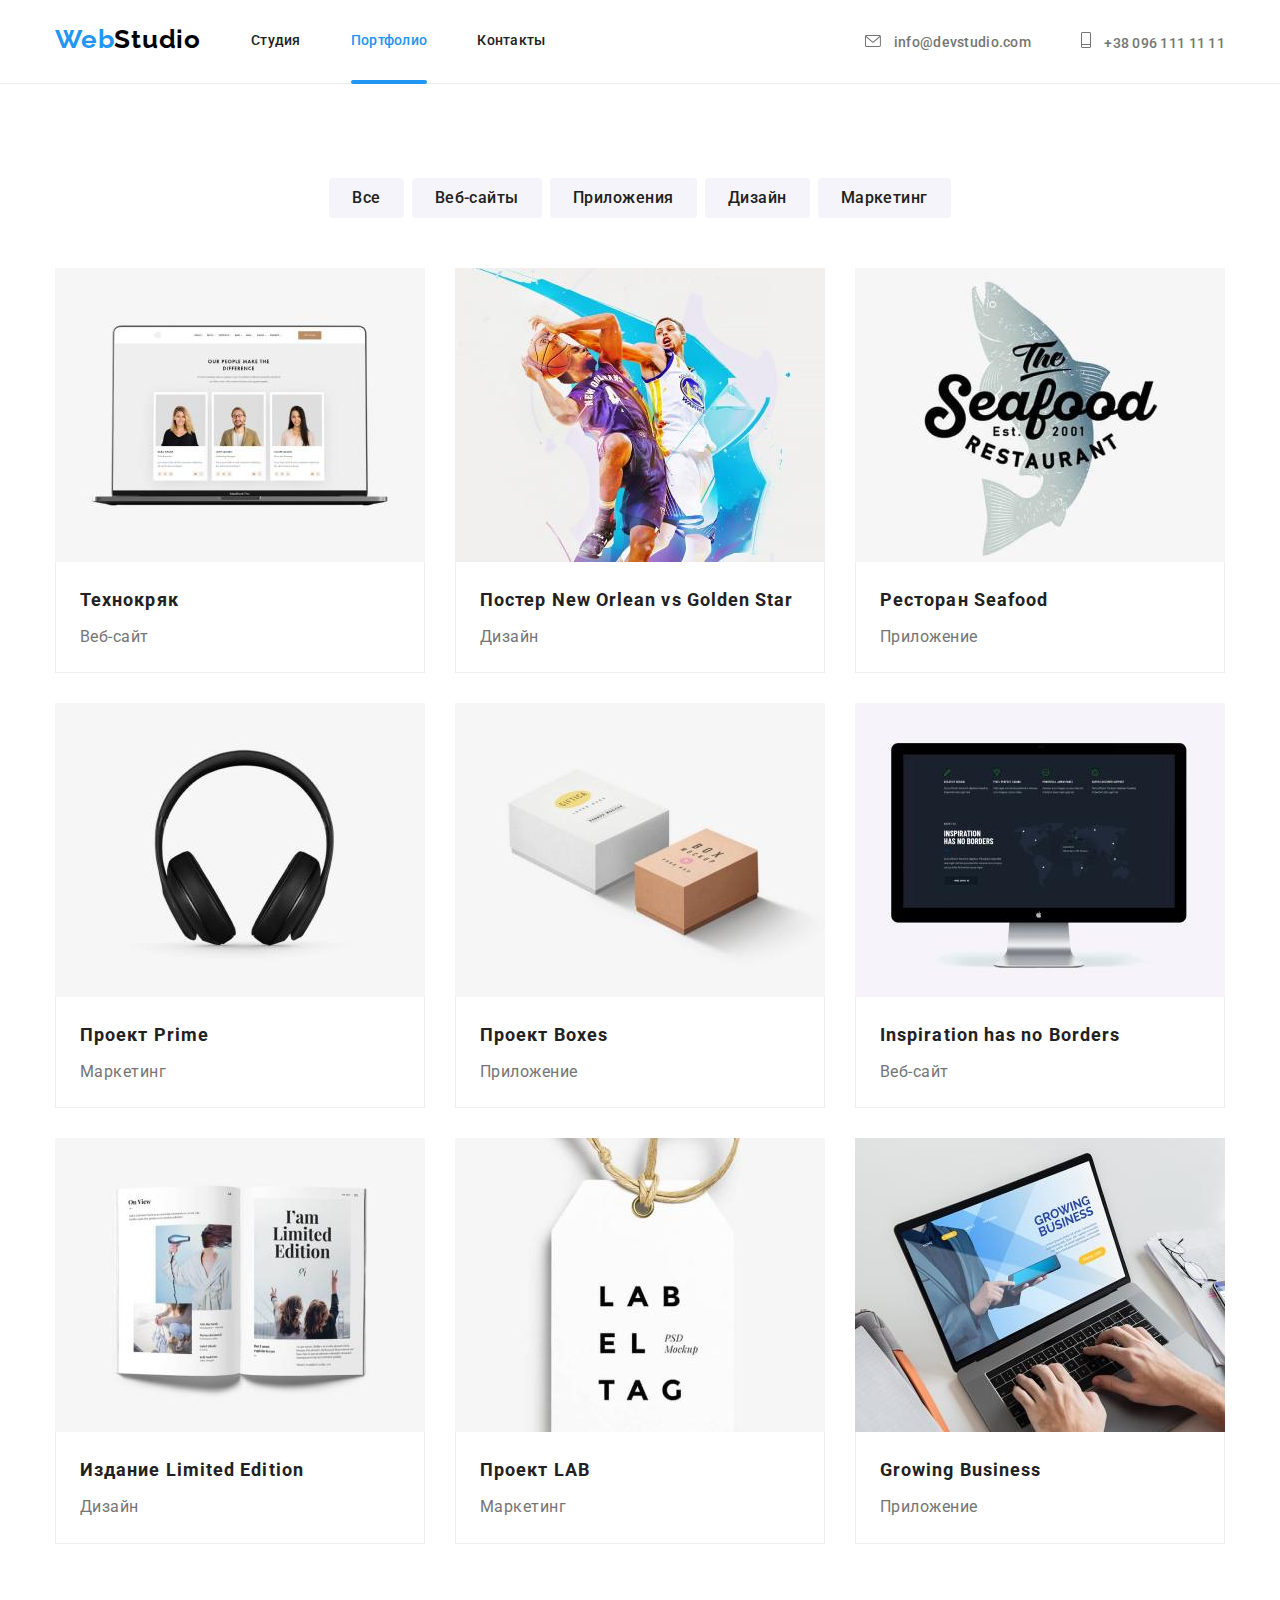
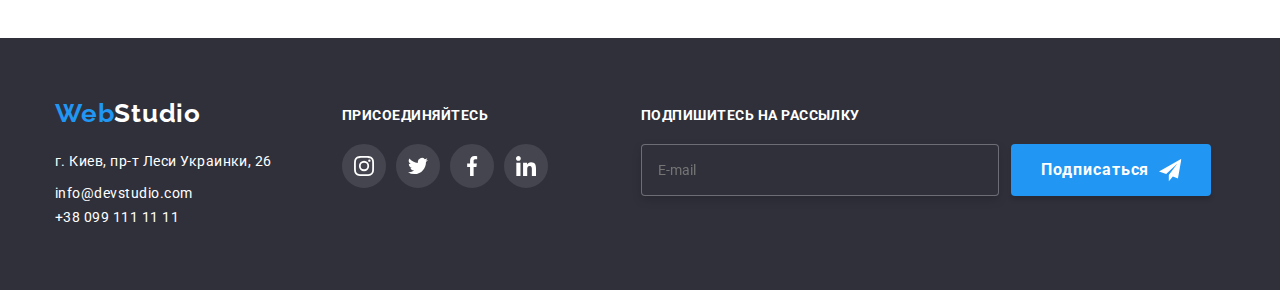
==== portfolio.html @ feeebd80 "pravki" ====
<!DOCTYPE html>
<html lang="ru">
  <head>
    <meta charset="UTF-8" />
    <meta http-equiv="X-UA-Compatible" content="IE=edge" />
    <meta name="viewport" content="width=device-width, initial-scale=1.0" />
    <title>portfolio</title>
    <link rel="preconnect" href="https://fonts.gstatic.com" />
    <link
      href="https://fonts.googleapis.com/css2?family=Raleway:wght@700&family=Roboto:wght@400;500;700;900&display=swap"
      rel="stylesheet"
    />
    <link
      rel="stylesheet"
      href="https://cdnjs.cloudflare.com/ajax/libs/modern-normalize/1.0.0/modern-normalize.css"
    />
    <link rel="stylesheet" href="../css/main.min.css" />
  </head>
  <body>
    <!-- хедер -->
    <header class="page-header">
      <div class="container page-header__container">
        <nav>
          <ul class="sait-nav list">
            <li class="sait-nav__item">
              <a href="./index.html" class="logo link sait-nav__link"
                ><span class="logo__label">Web</span>Studio</a
              >
            </li>
            <li class="sait-nav__item">
              <a href="./index.html" class="link sait-nav__link">Студия</a>
            </li>
            <li class="sait-nav__item">
              <a
                href="./portfolio/portfolio.html"
                class="link sait-nav__link sait-nav__current"
                >Портфолио</a
              >
            </li>
            <li class="sait-nav__item">
              <a href="/" class="link sait-nav__link">Контакты</a>
            </li>
          </ul>
        </nav>
        <ul class="contact list">
          <li class="contact__item">
            <a href="mailto:info@devstudio.com" class="contact__link link"
              ><svg class="contact__svg svg-icon" width="16" height="12">
                <use href="./img/symbol-defs.svg#icon-envelope"></use>
              </svg>
              info@devstudio.com</a
            >
          </li>
          <li class="contact__item">
            <a href="tel:+380961111111" class="contact__link link"
              ><svg class="contact__svg svg-icon" width="10" height="16">
                <use href="./img/symbol-defs.svg#icon-vector"></use>
              </svg>
              +38 096 111 11 11</a
            >
          </li>
        </ul>
      </div>
    </header>
    <!-- портфолио -->
    <main class="main">
      <section class="project-section">
        <h1 class="visually-hidden">портфолио</h1>
        <div class="container project">
          <ul class="project__list list">
            <li class="project__item">
              <button type="button" class="project__button">Все</button>
            </li>
            <li class="project__item">
              <button type="button" class="project__button">Веб-сайты</button>
            </li>
            <li class="project__item">
              <button type="button" class="project__button">Приложения</button>
            </li>
            <li class="project__item">
              <button type="button" class="project__button">Дизайн</button>
            </li>
            <li class="project__item">
              <button type="button" class="project__button">Маркетинг</button>
            </li>
          </ul>
          <ul class="project-gallery list">
            <li class="project-gallery__item">
              <a href="" class="project-gallery__link">
                <div class="project-gallery__thumb">
                  <img
                    class="project-gallery__img"
                    src="./img/portfolio/img-1.jpg"
                    alt="страница сайта"
                    width="370"
                  />
                  <div class="overlay-card">
                    <p>
                      Технокряк это современная площадка распространения
                      коронавируса. Компании используют эту платформу для
                      цифрового шпионажа и атак на защищённые сервера
                      конкурентов.
                    </p>
                  </div>
                </div>
                <div class="project-gallery__card">
                  <h3 class="project-gallery__title">Технокряк</h3>
                  <p class="project-gallery__text">Веб-сайт</p>
                </div>
              </a>
            </li>
            <li class="project-gallery__item">
              <a href="" class="project-gallery__link">
                <div class="project-gallery__thumb">
                  <img
                    class="project-gallery__img"
                    src="./img/portfolio/img-2.jpg"
                    alt="баскетболисты нба"
                    width="370"
                  />
                  <div class="overlay-card">
                    <p>
                      Технокряк это современная площадка распространения
                      коронавируса. Компании используют эту платформу для
                      цифрового шпионажа и атак на защищённые сервера
                      конкурентов.
                    </p>
                  </div>
                </div>
                <div class="project-gallery__card">
                  <h3 class="project-gallery__title">
                    Постер New Orlean vs Golden Star
                  </h3>
                  <p class="project-gallery__text">Дизайн</p>
                </div>
              </a>
            </li>
            <li class="project-gallery__item">
              <a href="" class="project-gallery__link">
                <div class="project-gallery__thumb">
                  <img
                    class="project-gallery__img"
                    src="./img/portfolio/img-3.jpg"
                    alt="логотип ресторана"
                    width="370"
                  />
                  <div class="overlay-card">
                    <p>
                      Технокряк это современная площадка распространения
                      коронавируса. Компании используют эту платформу для
                      цифрового шпионажа и атак на защищённые сервера
                      конкурентов.
                    </p>
                  </div>
                </div>
                <div class="project-gallery__card">
                  <h3 class="project-gallery__title">Ресторан Seafood</h3>
                  <p class="project-gallery__text">Приложение</p>
                </div>
              </a>
            </li>
            <li class="project-gallery__item">
              <a href="" class="project-gallery__link">
                <div class="project-gallery__thumb">
                  <img
                    class="project-gallery__img"
                    src="./img/portfolio/img-4.jpg"
                    alt="наушники"
                    width="370"
                  />
                  <div class="overlay-card">
                    <p>
                      Технокряк это современная площадка распространения
                      коронавируса. Компании используют эту платформу для
                      цифрового шпионажа и атак на защищённые сервера
                      конкурентов.
                    </p>
                  </div>
                </div>
                <div class="project-gallery__card">
                  <h3 class="project-gallery__title">Проект Prime</h3>
                  <p class="project-gallery__text">Маркетинг</p>
                </div>
              </a>
            </li>
            <li class="project-gallery__item">
              <a href="" class="project-gallery__link">
                <div class="project-gallery__thumb">
                  <img
                    class="project-gallery__img"
                    src="./img/portfolio/img-5.jpg"
                    alt="две коробки"
                    width="370"
                  />
                  <div class="overlay-card">
                    <p>
                      Технокряк это современная площадка распространения
                      коронавируса. Компании используют эту платформу для
                      цифрового шпионажа и атак на защищённые сервера
                      конкурентов.
                    </p>
                  </div>
                </div>
                <div class="project-gallery__card">
                  <h3 class="project-gallery__title">Проект Boxes</h3>
                  <p class="project-gallery__text">Приложение</p>
                </div>
              </a>
            </li>
            <li class="project-gallery__item">
              <a href="" class="project-gallery__link">
                <div class="project-gallery__thumb">
                  <img
                    class="project-gallery__img"
                    src="./img/portfolio/img-6.jpg"
                    alt="веб сайт"
                    width="370"
                  />
                  <div class="overlay-card">
                    <p>
                      Технокряк это современная площадка распространения
                      коронавируса. Компании используют эту платформу для
                      цифрового шпионажа и атак на защищённые сервера
                      конкурентов.
                    </p>
                  </div>
                </div>
                <div class="project-gallery__card">
                  <h3 class="project-gallery__title">
                    Inspiration has no Borders
                  </h3>
                  <p class="project-gallery__text">Веб-сайт</p>
                </div>
              </a>
            </li>
            <li class="project-gallery__item">
              <a href="" class="project-gallery__link">
                <div class="project-gallery__thumb">
                  <img
                    class="project-gallery__img"
                    src="./img/portfolio/img-7.jpg"
                    alt="открытая книга"
                    width="370"
                  />
                  <div class="overlay-card">
                    <p>
                      Технокряк это современная площадка распространения
                      коронавируса. Компании используют эту платформу для
                      цифрового шпионажа и атак на защищённые сервера
                      конкурентов.
                    </p>
                  </div>
                </div>
                <div class="project-gallery__card">
                  <h3 class="project-gallery__title">
                    Издание Limited Edition
                  </h3>
                  <p class="project-gallery__text">Дизайн</p>
                </div>
              </a>
            </li>
            <li class="project-gallery__item">
              <a href="" class="project-gallery__link">
                <div class="project-gallery__thumb">
                  <img
                    class="project-gallery__img"
                    src="./img/portfolio/img-8.jpg"
                    alt="бирка с текстом"
                    width="370"
                  />
                  <div class="overlay-card">
                    <p>
                      Технокряк это современная площадка распространения
                      коронавируса. Компании используют эту платформу для
                      цифрового шпионажа и атак на защищённые сервера
                      конкурентов.
                    </p>
                  </div>
                </div>
                <div class="project-gallery__card">
                  <h3 class="project-gallery__title">Проект LAB</h3>
                  <p class="project-gallery__text">Маркетинг</p>
                </div>
              </a>
            </li>
            <li class="project-gallery__item">
              <a href="" class="project-gallery__link">
                <div class="project-gallery__thumb">
                  <img
                    class="project-gallery__img"
                    src="./img/portfolio/img-9.jpg"
                    alt="работа за лептопом"
                    width="370"
                  />
                  <div class="overlay-card">
                    <p>
                      Технокряк это современная площадка распространения
                      коронавируса. Компании используют эту платформу для
                      цифрового шпионажа и атак на защищённые сервера
                      конкурентов.
                    </p>
                  </div>
                </div>
                <div class="project-gallery__card">
                  <h3 class="project-gallery__title">Growing Business</h3>
                  <p class="project-gallery__text">Приложение</p>
                </div>
              </a>
            </li>
          </ul>
        </div>
      </section>
    </main>
    <!-- футер -->
    <footer class="footer">
      <div class="container flexbox">
        <div class="address">
          <a href="./index.html" class="footer__logo"
            ><span class="footer__label">Web</span>Studio</a
          >
          <address class="address">
            <ul class="address__list list">
              <li class="address__item">
                <a>г. Киев, пр-т Леси Украинки, 26</a>
              </li>
              <li class="address__item">
                <a href="mailto:info@devstudio.com" class="address__link link"
                  >info@devstudio.com</a
                >
              </li>
              <li class="address__item">
                <a href="tel:+380961111111" class="address__link link"
                  >+38 099 111 11 11</a
                >
              </li>
            </ul>
          </address>
        </div>
        <div class="social-link">
          <h3 class="footer__title">присоединяйтесь</h3>
          <ul class="list social">
            <li class="social__item">
              <a href="" class="social__link link"
                ><svg class="social__icon" width="44" height="44">
                  <use href="./img/symbol-defs.svg#icon-instagram-card"></use>
                </svg>
              </a>
            </li>
            <li class="social__item">
              <a href="" class="social__link link"
                ><svg class="social__icon" width="44" height="44">
                  <use href="./img/symbol-defs.svg#icon-twiter-card"></use>
                </svg>
              </a>
            </li>
            <li class="social__item">
              <a href="" class="social__link link"
                ><svg class="social__icon" width="44" height="44">
                  <use href="./img/symbol-defs.svg#icon-facebook-card"></use>
                </svg>
              </a>
            </li>
            <li class="social__item">
              <a href="" class="social__link link"
                ><svg class="social__icon" width="44" height="44">
                  <use href="./img/symbol-defs.svg#icon-linkedin-card"></use>
                </svg>
              </a>
            </li>
          </ul>
        </div>
        <div class="form">
          <h3 class="footer__title">Подпишитесь на рассылку</h3>
          <form class="form-section">
            <label for="email"></label>
            <input
              type="email"
              class="form-section__email"
              name="mail"
              id="email"
              placeholder="E-mail"
              autocomplete="off"
            />
            <button type="submit" class="form-button">
              Подписаться
              <svg class="form-button__send" width="24" height="24">
                <use href="./img/symbol-defs.svg#icon-send"></use>
              </svg>
            </button>
          </form>
        </div>
      </div>
    </footer>
  </body>
</html>
---- css/main.min.css ----
body{color:#212121;background-color:#fff;font-family:roboto, sans-serif;letter-spacing:0.03em;margin:0;padding:0}.visually-hidden{position:absolute !important;clip:rect(1px 1px 1px 1px);clip:rect(1px, 1px, 1px, 1px);padding:0 !important;border:0 !important;height:1px !important;width:1px !important;overflow:hidden}h1,h2,h3,p,ul{margin:0;padding:0}.list{list-style:none}.link{text-decoration:none;-webkit-transition-property:color;transition-property:color;-webkit-transition-duration:250ms;transition-duration:250ms;-webkit-transition-timing-function:cubic-bezier(0.4, 0, 0.2, 1);transition-timing-function:cubic-bezier(0.4, 0, 0.2, 1)}.section{padding-top:94px;padding-bottom:94px}.container{width:1200px;padding-right:15px;padding-left:15px;margin:0 auto}.page-header{background-color:#fff;font-weight:500;font-size:14px;line-height:1.15;letter-spacing:0.02em;border-bottom:1px solid #ececec}.page-header__container{display:-webkit-box;display:-ms-flexbox;display:flex}.sait-nav{display:-webkit-box;display:-ms-flexbox;display:flex;-webkit-box-align:center;-ms-flex-align:center;align-items:center}.sait-nav__item{margin-right:50px}.sait-nav__item:last-child{margin-right:0}.sait-nav__item:first-child{padding-top:24px;padding-bottom:25px}.sait-nav__link{color:#212121;position:relative}.sait-nav__current::after{content:"";opacity:1;position:absolute;display:block;bottom:-36px;width:100%;height:4px;border-radius:2px;background-color:#2196f3}.sait-nav__current{color:#2196f3}.link{-webkit-transition-property:color;transition-property:color;-webkit-transition-duration:250ms;transition-duration:250ms;-webkit-transition-timing-function:cubic-bezier(0.4, 0, 0.2, 1);transition-timing-function:cubic-bezier(0.4, 0, 0.2, 1)}.link:hover,.link:focus{color:#2196f3}.contact{display:-webkit-box;display:-ms-flexbox;display:flex;-webkit-box-align:center;-ms-flex-align:center;align-items:center;-webkit-box-pack:center;-ms-flex-pack:center;justify-content:center;margin-left:auto}.contact__item{padding-top:32px;padding-bottom:32px;-webkit-box-pack:baseline;-ms-flex-pack:baseline;justify-content:baseline}.contact__item:last-child{margin-left:50px}.contact__link{color:#757575}.contact__link:hover,.contact__link:focus{color:#2196f3}.contact__svg{margin-right:10px;fill:currentColor}.logo{color:#000;font-family:Raleway, sans-serif;font-weight:700;font-size:26px;line-height:1.2;letter-spacing:0.03em;text-decoration:none}.logo__label{color:#2196f3}.logo:hover,.logo:focus{color:inherit}.hero{background-color:#2f303a;color:#fff;letter-spacing:0.06em;text-align:center;padding-top:200px;padding-bottom:200px}.hero__text{font-weight:900;font-size:44px;line-height:1.35;text-transform:uppercase;margin-top:0;margin-bottom:30px}.button{background-color:#2196f3;color:#fff;font-family:inherit;font-weight:700;cursor:pointer;font-size:16px;line-height:1.87;letter-spacing:0.06em;border-radius:4px;padding:10px 32px;min-width:200px;-webkit-box-shadow:0px 4px 4px rgba(0,0,0,0.15);box-shadow:0px 4px 4px rgba(0,0,0,0.15);border:1px solid transparent}.overlay{max-width:1600px;max-height:600px;margin-left:auto;margin-right:auto;background-image:-webkit-gradient(linear, left top, right top, from(rgba(47,48,58,0.4)), to(rgba(47,48,58,0.4))),url(../img/hero.jpg);background-image:linear-gradient(to right, rgba(47,48,58,0.4), rgba(47,48,58,0.4)),url(../img/hero.jpg);background-size:cover;background-repeat:no-repeat}.features__list{display:-webkit-box;display:-ms-flexbox;display:flex}.features__item{width:270px;margin-right:30px}.features__item:last-child{margin-right:0}.features__title{font-weight:700;font-size:14px;line-height:1.15;margin-bottom:10px;margin-top:30px;text-transform:uppercase}.features__subtitle{color:#757575;font-size:14px;line-height:1.7}.features__icon{padding-top:25px}.features .features__headline{font-size:36px;line-height:1.15;text-align:center;margin-bottom:50px;padding-top:94px}.features .features__svg{background-color:#f5f4fa;height:120px;display:-webkit-box;display:-ms-flexbox;display:flex}.gallery{display:-webkit-box;display:-ms-flexbox;display:flex;max-height:294px}.gallery__img{display:block}.gallery__item{margin-right:30px}.gallery__item:last-child{margin-right:0}.gallery__thumb{position:relative;bottom:70px;width:100%;background-color:rgba(47,48,58,0.8);color:#fff;text-align:center}.gallery__title{font-weight:700;font-size:14px;margin:0;padding-top:27px;padding-right:auto;padding-bottom:27px;padding-left:auto;text-transform:uppercase}.team{background-color:#f5f4fa}.team__list{display:-webkit-box;display:-ms-flexbox;display:flex}.team__item{background-color:#fff;margin-right:30px;-webkit-box-shadow:0px 1px 3px rgba(0,0,0,0.12),0px 1px 1px rgba(0,0,0,0.14),0px 2px 1px rgba(0,0,0,0.2);box-shadow:0px 1px 3px rgba(0,0,0,0.12),0px 1px 1px rgba(0,0,0,0.14),0px 2px 1px rgba(0,0,0,0.2);border-radius:0px 0px 4px 4px}.team__item:last-child{margin-right:0}.team__headline{font-size:36px;line-height:1.15;text-align:center;margin-bottom:50px}.team__title{font-weight:500;font-size:16px;line-height:1.2;text-align:center;padding-top:30px;margin-bottom:10px}.team__text{color:#757575;line-height:1.2;text-align:center;padding-bottom:30px}.team-contact{display:-webkit-box;display:-ms-flexbox;display:flex;padding-right:32px;padding-bottom:30px;padding-left:32px}.team-contact__link{color:#afb1b8;display:block;width:44px;height:44px;border-radius:50%;text-align:center;-webkit-transition-property:background-color, color;transition-property:background-color, color;-webkit-transition-duration:250ms;transition-duration:250ms;-webkit-transition-timing-function:cubic-bezier(0.4, 0, 0.2, 1);transition-timing-function:cubic-bezier(0.4, 0, 0.2, 1)}.team-contact__link:hover,.team-contact__link:focus{color:#fff;background-color:#2196f3}.team-contact__item:not(:last-child){margin-right:10px}.team-contact__svg{fill:currentColor}.team-contact__svg--twitter{padding-top:10px;padding-left:4px}.clients__headline{font-size:36px;line-height:1.15;text-align:center;margin-bottom:50px}.clients__list{display:-webkit-box;display:-ms-flexbox;display:flex}.clients__item:not(:last-child){margin-right:30px}.clients__link{color:#afb1b8;display:block;width:170px;height:92px;border-radius:5px;border:1px solid #afb1b8;-webkit-transition-property:color;transition-property:color;-webkit-transition-duration:250ms;transition-duration:250ms;-webkit-transition-timing-function:cubic-bezier(0.4, 0, 0.2, 1);transition-timing-function:cubic-bezier(0.4, 0, 0.2, 1)}.clients__link:hover,.clients__link:focus{color:#2196f3;border:1px solid #2196f3}.clients__icon{fill:currentColor}.flexbox{display:-webkit-box;display:-ms-flexbox;display:flex}.footer{background-color:#2f303a;font-size:14px;text-decoration:none;line-height:1.7;padding-top:60px;padding-bottom:60px}.footer__logo{font-family:Raleway, sans-serif;font-weight:700;font-size:26px;line-height:1.2;letter-spacing:0.03em;text-decoration:none;color:#fff}.footer__label{color:#2196f3}.footer__title{margin-bottom:20px;color:#fff;font-weight:700;font-size:14px;line-height:1.14;text-transform:uppercase}.address{color:#fff;font-style:inherit}.address__link{color:#fff;display:inline-block}.address__link:hover,.address__link:focus{color:#2196f3}.address__item:first-child{margin-top:20px;margin-bottom:9px;margin-right:70px}.social-link{padding-top:10px;margin-right:93px}.social{display:-webkit-box;display:-ms-flexbox;display:flex}.social__item:not(:last-child){margin-right:10px}.social__icon{fill:currentColor}.social__link{display:block;width:44px;height:44px;color:rgba(255,255,255,0.1);border-radius:50%}.form{padding-top:10px}.form__title{margin-bottom:20px}.form-section{display:-webkit-box;display:-ms-flexbox;display:flex}.form-sectioninput::-webkit-input-placeholder{color:rgba(255,255,255,0.6);font-weight:400;font-size:16px;line-height:1.25;letter-spacing:0.03em}.form-sectioninput:-ms-input-placeholder{color:rgba(255,255,255,0.6);font-weight:400;font-size:16px;line-height:1.25;letter-spacing:0.03em}.form-sectioninput::-ms-input-placeholder{color:rgba(255,255,255,0.6);font-weight:400;font-size:16px;line-height:1.25;letter-spacing:0.03em}.form-sectioninput::placeholder{color:rgba(255,255,255,0.6);font-weight:400;font-size:16px;line-height:1.25;letter-spacing:0.03em}.form-section__email{width:358px;margin-right:12px;border:1px solid rgba(255,255,255,0.3);-webkit-box-sizing:border-box;box-sizing:border-box;-webkit-filter:drop-shadow(0px 4px 4px rgba(0,0,0,0.15));filter:drop-shadow(0px 4px 4px rgba(0,0,0,0.15));border-radius:4px;color:#fff;background-color:#2f303a;padding-top:15px;padding-bottom:15px;padding-left:16px}.form-button{width:200px;padding-top:10px;padding-right:28px;padding-bottom:10px;padding-left:29px;background-color:#2196f3;color:#fff;font-weight:700;font-size:16px;line-height:1.87;letter-spacing:0.06em;display:-webkit-box;display:-ms-flexbox;display:flex;-webkit-box-align:center;-ms-flex-align:center;align-items:center;text-align:center;cursor:pointer;-webkit-box-shadow:0px 4px 4px rgba(0,0,0,0.15);box-shadow:0px 4px 4px rgba(0,0,0,0.15);border-radius:4px;border:1px solid transparent}.form-button__send{margin-left:10px}.backdrop{position:fixed;top:0;left:0;width:100%;height:100%;background-color:rgba(0,0,0,0.2);opacity:1;-webkit-transition:opacity 250ms cubic-bezier(0.4, 0, 0.2, 1);transition:opacity 250ms cubic-bezier(0.4, 0, 0.2, 1)}.is-hidden{opacity:0;pointer-events:none;visibility:inherit}.modal{position:absolute;top:50%;left:50%;-webkit-transform:translate(-50%, -50%) scale(1);transform:translate(-50%, -50%) scale(1);-webkit-transition:-webkit-transform 250ms cubic-bezier(0.4, 0, 0.2, 1);transition:-webkit-transform 250ms cubic-bezier(0.4, 0, 0.2, 1);transition:transform 250ms cubic-bezier(0.4, 0, 0.2, 1);transition:transform 250ms cubic-bezier(0.4, 0, 0.2, 1), -webkit-transform 250ms cubic-bezier(0.4, 0, 0.2, 1);min-width:528px;min-height:581px;padding:40px;background-color:#fff;-webkit-box-shadow:0px 1px 3px rgba(0,0,0,0.12),0px 1px 1px rgba(0,0,0,0.14),0px 2px 1px rgba(0,0,0,0.2);box-shadow:0px 1px 3px rgba(0,0,0,0.12),0px 1px 1px rgba(0,0,0,0.14),0px 2px 1px rgba(0,0,0,0.2);border-radius:4px}.modal__title{font-size:20px;line-height:1.15;text-align:center;letter-spacing:0.03em;margin-bottom:2px}.modal__form{display:-webkit-box;display:-ms-flexbox;display:flex;-webkit-box-orient:vertical;-webkit-box-direction:normal;-ms-flex-direction:column;flex-direction:column}.modal__form:focus{outline-color:#2196f3;-webkit-transition-duration:250ms;transition-duration:250ms;-webkit-transition-timing-function:cubic-bezier(0.4, 0, 0.2, 1);transition-timing-function:cubic-bezier(0.4, 0, 0.2, 1)}.form-field{display:-webkit-box;display:-ms-flexbox;display:flex;-webkit-box-orient:vertical;-webkit-box-direction:normal;-ms-flex-direction:column;flex-direction:column}.form-field:focus-within{fill:#2196f3;color:#2196f3;-webkit-transition-duration:250ms;transition-duration:250ms;-webkit-transition-timing-function:cubic-bezier(0.4, 0, 0.2, 1);transition-timing-function:cubic-bezier(0.4, 0, 0.2, 1)}.form-field__label{margin-top:10px;margin-bottom:4px;font-size:12px;line-height:1.16;color:#757575;letter-spacing:0.01em}.form-field__person{position:absolute;left:55.5px;top:103px}.form-field__phone{position:absolute;left:55.5px;top:171px}.form-field__email{position:absolute;left:55.5px;top:239px}.form-field__input{width:448px;height:40px;border:1px solid rgba(33,33,33,0.2);-webkit-box-sizing:border-box;box-sizing:border-box;border-radius:4px;padding-left:42px}.form-field__input:focus{outline-color:#2196f3;-webkit-transition-duration:250ms;transition-duration:250ms;-webkit-transition-timing-function:cubic-bezier(0.4, 0, 0.2, 1);transition-timing-function:cubic-bezier(0.4, 0, 0.2, 1)}.form-field__input::-webkit-input-placeholder{font-size:14px;line-height:1, 14;letter-spacing:0.01em;color:rgba(117,117,117,0.5)}.form-field__input:-ms-input-placeholder{font-size:14px;line-height:1, 14;letter-spacing:0.01em;color:rgba(117,117,117,0.5)}.form-field__input::-ms-input-placeholder{font-size:14px;line-height:1, 14;letter-spacing:0.01em;color:rgba(117,117,117,0.5)}.form-field__input::placeholder{font-size:14px;line-height:1, 14;letter-spacing:0.01em;color:rgba(117,117,117,0.5)}.form-field__textarea{resize:none;height:120px;padding:12px 16px}.checkbox-field{display:-webkit-inline-box;display:-ms-inline-flexbox;display:inline-flex;vertical-align:middle}.checkbox-field__label{display:inline-block;font-size:14px;font-weight:400;line-height:1.71;letter-spacing:0.03em;color:#757575;text-align:center;padding-left:37px;margin-top:20px}.checkbox-field__label::before{content:"";position:absolute;bottom:127px;left:52px;display:inline-block;width:16px;height:16px;border:2px solid #212121;border-radius:3px}.checkbox-field__link{color:#2196f3;-webkit-text-decoration-line:underline;text-decoration-line:underline}.checkbox-field__check:checked+.checkbox-field__label::before{background-color:#2196f3;background-origin:border-box;border:#2196f3;background-image:url(../img/icon-check.svg);-webkit-transition-duration:250ms;transition-duration:250ms;-webkit-transition-timing-function:cubic-bezier(0.4, 0, 0.2, 1);transition-timing-function:cubic-bezier(0.4, 0, 0.2, 1)}.button-modal{position:absolute;left:160px;bottom:40px;background-color:#188ce8;width:200px;margin-top:30px}.modal-close{position:absolute;top:9px;right:9px;width:30px;height:30px;border-radius:50%;border:1px solid rgba(0,0,0,0.1);background-color:#fff;cursor:pointer}.modal-close:hover,.modal-close:focus{fill:#2196f3;-webkit-transition-duration:250ms;transition-duration:250ms;-webkit-transition-timing-function:cubic-bezier(0.4, 0, 0.2, 1);transition-timing-function:cubic-bezier(0.4, 0, 0.2, 1)}.project-section{padding-top:94px;padding-bottom:94px}.project__button{background-color:#f5f4fa;color:#212121;cursor:pointer;font-family:inherit;font-size:16px;font-weight:500;line-height:1.6;letter-spacing:0.03em;border-radius:4px;min-width:73px;padding:6px 22px;border:1px solid transparent;-webkit-transition-property:background-color, color, -webkit-box-shadow;transition-property:background-color, color, -webkit-box-shadow;transition-property:background-color, color, box-shadow;transition-property:background-color, color, box-shadow, -webkit-box-shadow;-webkit-transition-duration:250ms;transition-duration:250ms;-webkit-transition-timing-function:cubic-bezier(0.4, 0, 0.2, 1);transition-timing-function:cubic-bezier(0.4, 0, 0.2, 1)}.project__item{margin-right:8px}.project__item:last-child{margin-right:0}.project__list{display:-webkit-box;display:-ms-flexbox;display:flex;-webkit-box-pack:center;-ms-flex-pack:center;justify-content:center;margin-bottom:50px;list-style:none}.project__button:hover,.project__button:focus{background-color:#2196f3;color:#fff;border:1px solid transparent;-webkit-box-shadow:0px 3px 1px rgba(0,0,0,0.1),0px 1px 2px rgba(0,0,0,0.08),0px 2px 2px rgba(0,0,0,0.12);box-shadow:0px 3px 1px rgba(0,0,0,0.1),0px 1px 2px rgba(0,0,0,0.08),0px 2px 2px rgba(0,0,0,0.12)}.project-gallery{display:-webkit-box;display:-ms-flexbox;display:flex;-ms-flex-wrap:wrap;flex-wrap:wrap;margin-right:-30px}.project-gallery__link{display:block;text-decoration:none;color:inherit;-webkit-transition-property:-webkit-box-shadow;transition-property:-webkit-box-shadow;transition-property:box-shadow;transition-property:box-shadow, -webkit-box-shadow;-webkit-transition-duration:250ms;transition-duration:250ms;-webkit-transition-timing-function:cubic-bezier(0.4, 0, 0.2, 1);transition-timing-function:cubic-bezier(0.4, 0, 0.2, 1)}.project-gallery__link:hover,.project-gallery__link:focus{-webkit-box-shadow:0px 1px 1px rgba(0,0,0,0.12),0px 4px 4px rgba(0,0,0,0.06),1px 4px 6px rgba(0,0,0,0.16);box-shadow:0px 1px 1px rgba(0,0,0,0.12),0px 4px 4px rgba(0,0,0,0.06),1px 4px 6px rgba(0,0,0,0.16)}.project-gallery__link:hover .overlay-card,.project-gallery__link:focus .overlay-card{-webkit-transform:translateY(-100%);transform:translateY(-100%)}.project-gallery__thumb{position:relative;overflow:hidden}.project-gallery__item{-ms-flex-preferred-size:calc(100% / 3 - 30px);flex-basis:calc(100% / 3 - 30px);margin-right:30px;margin-bottom:30px}.project-gallery__item:nth-child(3n){margin-right:0}.project-gallery__item:nth-child(n+7){margin-bottom:0}.project-gallery__img{display:block}.project-gallery__title{font-size:18px;line-height:2;letter-spacing:0.06em;margin-bottom:4px}.project-gallery__text{color:#757575;font-size:16px;line-height:1.9}.project-gallery__card{border:1px solid #eeeeee;border-top:transparent;width:370px;padding-top:20px;padding-right:24px;padding-bottom:20px;padding-left:24px}.overlay-card{position:absolute;top:100%;left:0;width:100%;padding:63px 24px;color:#fff;background-color:rgba(33,150,243,0.9);font-weight:normal;font-size:18px;line-height:1.56;letter-spacing:0.03em;-webkit-transition:-webkit-transform 250ms cubic-bezier(0.4, 0, 0.2, 1);transition:-webkit-transform 250ms cubic-bezier(0.4, 0, 0.2, 1);transition:transform 250ms cubic-bezier(0.4, 0, 0.2, 1);transition:transform 250ms cubic-bezier(0.4, 0, 0.2, 1), -webkit-transform 250ms cubic-bezier(0.4, 0, 0.2, 1)}
/*# sourceMappingURL=main.min.css.map */
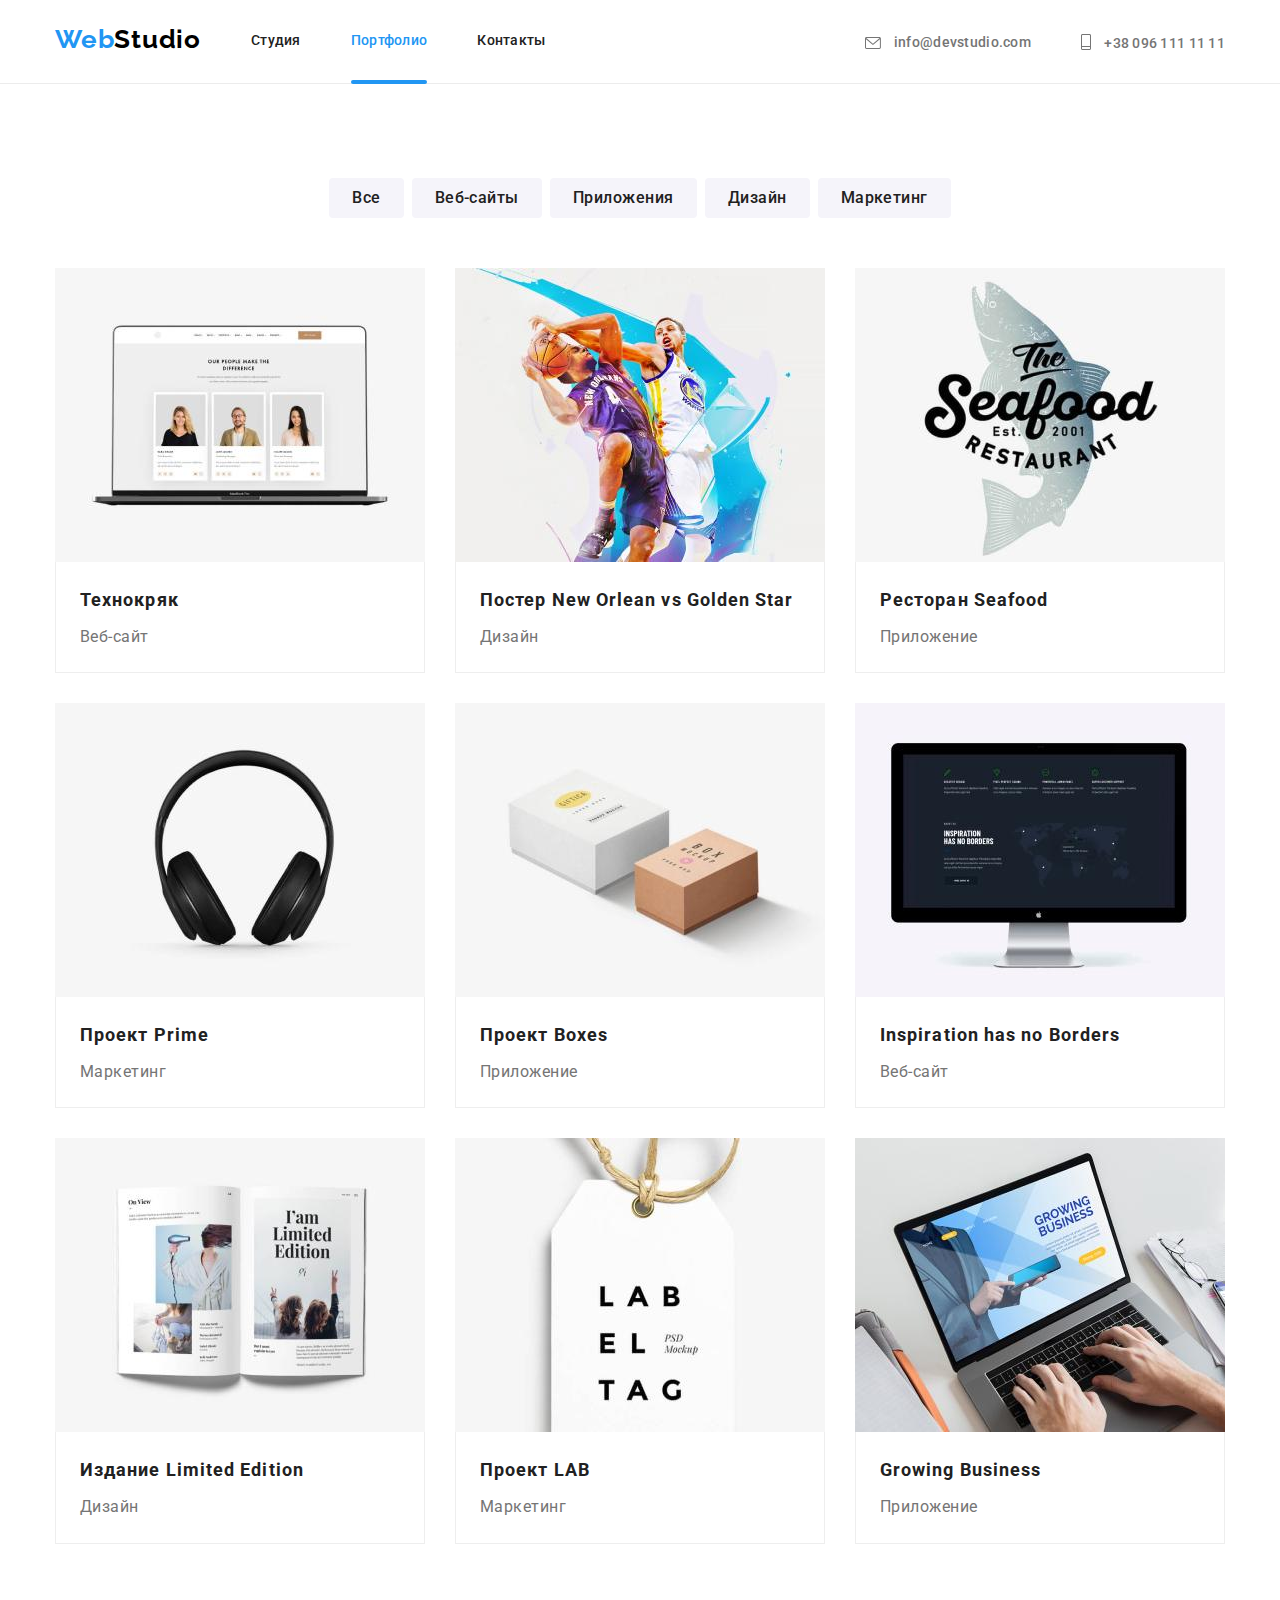
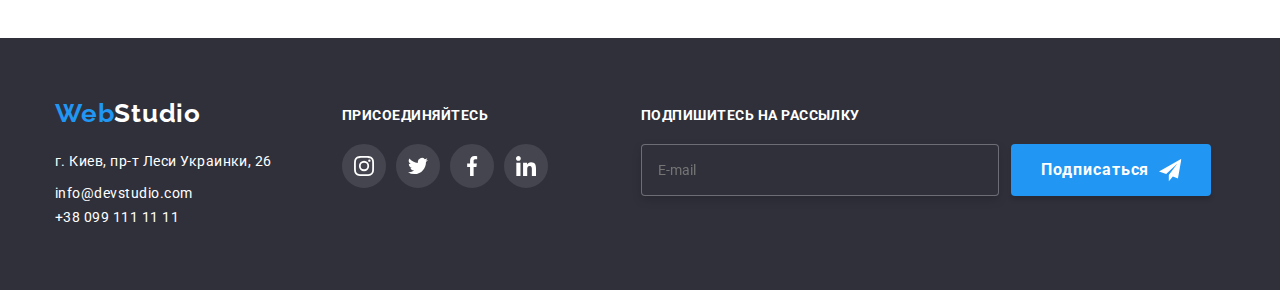
==== commit 809e225a: "lp" ====
--- a/portfolio.html
+++ b/portfolio.html
@@ -14,7 +14,7 @@
       rel="stylesheet"
       href="https://cdnjs.cloudflare.com/ajax/libs/modern-normalize/1.0.0/modern-normalize.css"
     />
-    <link rel="stylesheet" href="../css/main.min.css" />
+    <link rel="stylesheet" href="./css/main.min.css" />
   </head>
   <body>
     <!-- хедер -->
--- a/css/main.min.css
+++ b/css/main.min.css
@@ -1,2 +1,2 @@
-body{color:#212121;background-color:#fff;font-family:roboto, sans-serif;letter-spacing:0.03em;margin:0;padding:0}.visually-hidden{position:absolute !important;clip:rect(1px 1px 1px 1px);clip:rect(1px, 1px, 1px, 1px);padding:0 !important;border:0 !important;height:1px !important;width:1px !important;overflow:hidden}h1,h2,h3,p,ul{margin:0;padding:0}.list{list-style:none}.link{text-decoration:none;-webkit-transition-property:color;transition-property:color;-webkit-transition-duration:250ms;transition-duration:250ms;-webkit-transition-timing-function:cubic-bezier(0.4, 0, 0.2, 1);transition-timing-function:cubic-bezier(0.4, 0, 0.2, 1)}.section{padding-top:94px;padding-bottom:94px}.container{width:1200px;padding-right:15px;padding-left:15px;margin:0 auto}.page-header{background-color:#fff;font-weight:500;font-size:14px;line-height:1.15;letter-spacing:0.02em;border-bottom:1px solid #ececec}.page-header__container{display:-webkit-box;display:-ms-flexbox;display:flex}.sait-nav{display:-webkit-box;display:-ms-flexbox;display:flex;-webkit-box-align:center;-ms-flex-align:center;align-items:center}.sait-nav__item{margin-right:50px}.sait-nav__item:last-child{margin-right:0}.sait-nav__item:first-child{padding-top:24px;padding-bottom:25px}.sait-nav__link{color:#212121;position:relative}.sait-nav__current::after{content:"";opacity:1;position:absolute;display:block;bottom:-36px;width:100%;height:4px;border-radius:2px;background-color:#2196f3}.sait-nav__current{color:#2196f3}.link{-webkit-transition-property:color;transition-property:color;-webkit-transition-duration:250ms;transition-duration:250ms;-webkit-transition-timing-function:cubic-bezier(0.4, 0, 0.2, 1);transition-timing-function:cubic-bezier(0.4, 0, 0.2, 1)}.link:hover,.link:focus{color:#2196f3}.contact{display:-webkit-box;display:-ms-flexbox;display:flex;-webkit-box-align:center;-ms-flex-align:center;align-items:center;-webkit-box-pack:center;-ms-flex-pack:center;justify-content:center;margin-left:auto}.contact__item{padding-top:32px;padding-bottom:32px;-webkit-box-pack:baseline;-ms-flex-pack:baseline;justify-content:baseline}.contact__item:last-child{margin-left:50px}.contact__link{color:#757575}.contact__link:hover,.contact__link:focus{color:#2196f3}.contact__svg{margin-right:10px;fill:currentColor}.logo{color:#000;font-family:Raleway, sans-serif;font-weight:700;font-size:26px;line-height:1.2;letter-spacing:0.03em;text-decoration:none}.logo__label{color:#2196f3}.logo:hover,.logo:focus{color:inherit}.hero{background-color:#2f303a;color:#fff;letter-spacing:0.06em;text-align:center;padding-top:200px;padding-bottom:200px}.hero__text{font-weight:900;font-size:44px;line-height:1.35;text-transform:uppercase;margin-top:0;margin-bottom:30px}.button{background-color:#2196f3;color:#fff;font-family:inherit;font-weight:700;cursor:pointer;font-size:16px;line-height:1.87;letter-spacing:0.06em;border-radius:4px;padding:10px 32px;min-width:200px;-webkit-box-shadow:0px 4px 4px rgba(0,0,0,0.15);box-shadow:0px 4px 4px rgba(0,0,0,0.15);border:1px solid transparent}.overlay{max-width:1600px;max-height:600px;margin-left:auto;margin-right:auto;background-image:-webkit-gradient(linear, left top, right top, from(rgba(47,48,58,0.4)), to(rgba(47,48,58,0.4))),url(../img/hero.jpg);background-image:linear-gradient(to right, rgba(47,48,58,0.4), rgba(47,48,58,0.4)),url(../img/hero.jpg);background-size:cover;background-repeat:no-repeat}.features__list{display:-webkit-box;display:-ms-flexbox;display:flex}.features__item{width:270px;margin-right:30px}.features__item:last-child{margin-right:0}.features__title{font-weight:700;font-size:14px;line-height:1.15;margin-bottom:10px;margin-top:30px;text-transform:uppercase}.features__subtitle{color:#757575;font-size:14px;line-height:1.7}.features__icon{padding-top:25px}.features .features__headline{font-size:36px;line-height:1.15;text-align:center;margin-bottom:50px;padding-top:94px}.features .features__svg{background-color:#f5f4fa;height:120px;display:-webkit-box;display:-ms-flexbox;display:flex}.gallery{display:-webkit-box;display:-ms-flexbox;display:flex;max-height:294px}.gallery__img{display:block}.gallery__item{margin-right:30px}.gallery__item:last-child{margin-right:0}.gallery__thumb{position:relative;bottom:70px;width:100%;background-color:rgba(47,48,58,0.8);color:#fff;text-align:center}.gallery__title{font-weight:700;font-size:14px;margin:0;padding-top:27px;padding-right:auto;padding-bottom:27px;padding-left:auto;text-transform:uppercase}.team{background-color:#f5f4fa}.team__list{display:-webkit-box;display:-ms-flexbox;display:flex}.team__item{background-color:#fff;margin-right:30px;-webkit-box-shadow:0px 1px 3px rgba(0,0,0,0.12),0px 1px 1px rgba(0,0,0,0.14),0px 2px 1px rgba(0,0,0,0.2);box-shadow:0px 1px 3px rgba(0,0,0,0.12),0px 1px 1px rgba(0,0,0,0.14),0px 2px 1px rgba(0,0,0,0.2);border-radius:0px 0px 4px 4px}.team__item:last-child{margin-right:0}.team__headline{font-size:36px;line-height:1.15;text-align:center;margin-bottom:50px}.team__title{font-weight:500;font-size:16px;line-height:1.2;text-align:center;padding-top:30px;margin-bottom:10px}.team__text{color:#757575;line-height:1.2;text-align:center;padding-bottom:30px}.team-contact{display:-webkit-box;display:-ms-flexbox;display:flex;padding-right:32px;padding-bottom:30px;padding-left:32px}.team-contact__link{color:#afb1b8;display:block;width:44px;height:44px;border-radius:50%;text-align:center;-webkit-transition-property:background-color, color;transition-property:background-color, color;-webkit-transition-duration:250ms;transition-duration:250ms;-webkit-transition-timing-function:cubic-bezier(0.4, 0, 0.2, 1);transition-timing-function:cubic-bezier(0.4, 0, 0.2, 1)}.team-contact__link:hover,.team-contact__link:focus{color:#fff;background-color:#2196f3}.team-contact__item:not(:last-child){margin-right:10px}.team-contact__svg{fill:currentColor}.team-contact__svg--twitter{padding-top:10px;padding-left:4px}.clients__headline{font-size:36px;line-height:1.15;text-align:center;margin-bottom:50px}.clients__list{display:-webkit-box;display:-ms-flexbox;display:flex}.clients__item:not(:last-child){margin-right:30px}.clients__link{color:#afb1b8;display:block;width:170px;height:92px;border-radius:5px;border:1px solid #afb1b8;-webkit-transition-property:color;transition-property:color;-webkit-transition-duration:250ms;transition-duration:250ms;-webkit-transition-timing-function:cubic-bezier(0.4, 0, 0.2, 1);transition-timing-function:cubic-bezier(0.4, 0, 0.2, 1)}.clients__link:hover,.clients__link:focus{color:#2196f3;border:1px solid #2196f3}.clients__icon{fill:currentColor}.flexbox{display:-webkit-box;display:-ms-flexbox;display:flex}.footer{background-color:#2f303a;font-size:14px;text-decoration:none;line-height:1.7;padding-top:60px;padding-bottom:60px}.footer__logo{font-family:Raleway, sans-serif;font-weight:700;font-size:26px;line-height:1.2;letter-spacing:0.03em;text-decoration:none;color:#fff}.footer__label{color:#2196f3}.footer__title{margin-bottom:20px;color:#fff;font-weight:700;font-size:14px;line-height:1.14;text-transform:uppercase}.address{color:#fff;font-style:inherit}.address__link{color:#fff;display:inline-block}.address__link:hover,.address__link:focus{color:#2196f3}.address__item:first-child{margin-top:20px;margin-bottom:9px;margin-right:70px}.social-link{padding-top:10px;margin-right:93px}.social{display:-webkit-box;display:-ms-flexbox;display:flex}.social__item:not(:last-child){margin-right:10px}.social__icon{fill:currentColor}.social__link{display:block;width:44px;height:44px;color:rgba(255,255,255,0.1);border-radius:50%}.form{padding-top:10px}.form__title{margin-bottom:20px}.form-section{display:-webkit-box;display:-ms-flexbox;display:flex}.form-sectioninput::-webkit-input-placeholder{color:rgba(255,255,255,0.6);font-weight:400;font-size:16px;line-height:1.25;letter-spacing:0.03em}.form-sectioninput:-ms-input-placeholder{color:rgba(255,255,255,0.6);font-weight:400;font-size:16px;line-height:1.25;letter-spacing:0.03em}.form-sectioninput::-ms-input-placeholder{color:rgba(255,255,255,0.6);font-weight:400;font-size:16px;line-height:1.25;letter-spacing:0.03em}.form-sectioninput::placeholder{color:rgba(255,255,255,0.6);font-weight:400;font-size:16px;line-height:1.25;letter-spacing:0.03em}.form-section__email{width:358px;margin-right:12px;border:1px solid rgba(255,255,255,0.3);-webkit-box-sizing:border-box;box-sizing:border-box;-webkit-filter:drop-shadow(0px 4px 4px rgba(0,0,0,0.15));filter:drop-shadow(0px 4px 4px rgba(0,0,0,0.15));border-radius:4px;color:#fff;background-color:#2f303a;padding-top:15px;padding-bottom:15px;padding-left:16px}.form-button{width:200px;padding-top:10px;padding-right:28px;padding-bottom:10px;padding-left:29px;background-color:#2196f3;color:#fff;font-weight:700;font-size:16px;line-height:1.87;letter-spacing:0.06em;display:-webkit-box;display:-ms-flexbox;display:flex;-webkit-box-align:center;-ms-flex-align:center;align-items:center;text-align:center;cursor:pointer;-webkit-box-shadow:0px 4px 4px rgba(0,0,0,0.15);box-shadow:0px 4px 4px rgba(0,0,0,0.15);border-radius:4px;border:1px solid transparent}.form-button__send{margin-left:10px}.backdrop{position:fixed;top:0;left:0;width:100%;height:100%;background-color:rgba(0,0,0,0.2);opacity:1;-webkit-transition:opacity 250ms cubic-bezier(0.4, 0, 0.2, 1);transition:opacity 250ms cubic-bezier(0.4, 0, 0.2, 1)}.is-hidden{opacity:0;pointer-events:none;visibility:inherit}.modal{position:absolute;top:50%;left:50%;-webkit-transform:translate(-50%, -50%) scale(1);transform:translate(-50%, -50%) scale(1);-webkit-transition:-webkit-transform 250ms cubic-bezier(0.4, 0, 0.2, 1);transition:-webkit-transform 250ms cubic-bezier(0.4, 0, 0.2, 1);transition:transform 250ms cubic-bezier(0.4, 0, 0.2, 1);transition:transform 250ms cubic-bezier(0.4, 0, 0.2, 1), -webkit-transform 250ms cubic-bezier(0.4, 0, 0.2, 1);min-width:528px;min-height:581px;padding:40px;background-color:#fff;-webkit-box-shadow:0px 1px 3px rgba(0,0,0,0.12),0px 1px 1px rgba(0,0,0,0.14),0px 2px 1px rgba(0,0,0,0.2);box-shadow:0px 1px 3px rgba(0,0,0,0.12),0px 1px 1px rgba(0,0,0,0.14),0px 2px 1px rgba(0,0,0,0.2);border-radius:4px}.modal__title{font-size:20px;line-height:1.15;text-align:center;letter-spacing:0.03em;margin-bottom:2px}.modal__form{display:-webkit-box;display:-ms-flexbox;display:flex;-webkit-box-orient:vertical;-webkit-box-direction:normal;-ms-flex-direction:column;flex-direction:column}.modal__form:focus{outline-color:#2196f3;-webkit-transition-duration:250ms;transition-duration:250ms;-webkit-transition-timing-function:cubic-bezier(0.4, 0, 0.2, 1);transition-timing-function:cubic-bezier(0.4, 0, 0.2, 1)}.form-field{display:-webkit-box;display:-ms-flexbox;display:flex;-webkit-box-orient:vertical;-webkit-box-direction:normal;-ms-flex-direction:column;flex-direction:column}.form-field:focus-within{fill:#2196f3;color:#2196f3;-webkit-transition-duration:250ms;transition-duration:250ms;-webkit-transition-timing-function:cubic-bezier(0.4, 0, 0.2, 1);transition-timing-function:cubic-bezier(0.4, 0, 0.2, 1)}.form-field__label{margin-top:10px;margin-bottom:4px;font-size:12px;line-height:1.16;color:#757575;letter-spacing:0.01em}.form-field__person{position:absolute;left:55.5px;top:103px}.form-field__phone{position:absolute;left:55.5px;top:171px}.form-field__email{position:absolute;left:55.5px;top:239px}.form-field__input{width:448px;height:40px;border:1px solid rgba(33,33,33,0.2);-webkit-box-sizing:border-box;box-sizing:border-box;border-radius:4px;padding-left:42px}.form-field__input:focus{outline-color:#2196f3;-webkit-transition-duration:250ms;transition-duration:250ms;-webkit-transition-timing-function:cubic-bezier(0.4, 0, 0.2, 1);transition-timing-function:cubic-bezier(0.4, 0, 0.2, 1)}.form-field__input::-webkit-input-placeholder{font-size:14px;line-height:1, 14;letter-spacing:0.01em;color:rgba(117,117,117,0.5)}.form-field__input:-ms-input-placeholder{font-size:14px;line-height:1, 14;letter-spacing:0.01em;color:rgba(117,117,117,0.5)}.form-field__input::-ms-input-placeholder{font-size:14px;line-height:1, 14;letter-spacing:0.01em;color:rgba(117,117,117,0.5)}.form-field__input::placeholder{font-size:14px;line-height:1, 14;letter-spacing:0.01em;color:rgba(117,117,117,0.5)}.form-field__textarea{resize:none;height:120px;padding:12px 16px}.checkbox-field{display:-webkit-inline-box;display:-ms-inline-flexbox;display:inline-flex;vertical-align:middle}.checkbox-field__label{display:inline-block;font-size:14px;font-weight:400;line-height:1.71;letter-spacing:0.03em;color:#757575;text-align:center;padding-left:37px;margin-top:20px}.checkbox-field__label::before{content:"";position:absolute;bottom:127px;left:52px;display:inline-block;width:16px;height:16px;border:2px solid #212121;border-radius:3px}.checkbox-field__link{color:#2196f3;-webkit-text-decoration-line:underline;text-decoration-line:underline}.checkbox-field__check:checked+.checkbox-field__label::before{background-color:#2196f3;background-origin:border-box;border:#2196f3;background-image:url(../img/icon-check.svg);-webkit-transition-duration:250ms;transition-duration:250ms;-webkit-transition-timing-function:cubic-bezier(0.4, 0, 0.2, 1);transition-timing-function:cubic-bezier(0.4, 0, 0.2, 1)}.button-modal{position:absolute;left:160px;bottom:40px;background-color:#188ce8;width:200px;margin-top:30px}.modal-close{position:absolute;top:9px;right:9px;width:30px;height:30px;border-radius:50%;border:1px solid rgba(0,0,0,0.1);background-color:#fff;cursor:pointer}.modal-close:hover,.modal-close:focus{fill:#2196f3;-webkit-transition-duration:250ms;transition-duration:250ms;-webkit-transition-timing-function:cubic-bezier(0.4, 0, 0.2, 1);transition-timing-function:cubic-bezier(0.4, 0, 0.2, 1)}.project-section{padding-top:94px;padding-bottom:94px}.project__button{background-color:#f5f4fa;color:#212121;cursor:pointer;font-family:inherit;font-size:16px;font-weight:500;line-height:1.6;letter-spacing:0.03em;border-radius:4px;min-width:73px;padding:6px 22px;border:1px solid transparent;-webkit-transition-property:background-color, color, -webkit-box-shadow;transition-property:background-color, color, -webkit-box-shadow;transition-property:background-color, color, box-shadow;transition-property:background-color, color, box-shadow, -webkit-box-shadow;-webkit-transition-duration:250ms;transition-duration:250ms;-webkit-transition-timing-function:cubic-bezier(0.4, 0, 0.2, 1);transition-timing-function:cubic-bezier(0.4, 0, 0.2, 1)}.project__item{margin-right:8px}.project__item:last-child{margin-right:0}.project__list{display:-webkit-box;display:-ms-flexbox;display:flex;-webkit-box-pack:center;-ms-flex-pack:center;justify-content:center;margin-bottom:50px;list-style:none}.project__button:hover,.project__button:focus{background-color:#2196f3;color:#fff;border:1px solid transparent;-webkit-box-shadow:0px 3px 1px rgba(0,0,0,0.1),0px 1px 2px rgba(0,0,0,0.08),0px 2px 2px rgba(0,0,0,0.12);box-shadow:0px 3px 1px rgba(0,0,0,0.1),0px 1px 2px rgba(0,0,0,0.08),0px 2px 2px rgba(0,0,0,0.12)}.project-gallery{display:-webkit-box;display:-ms-flexbox;display:flex;-ms-flex-wrap:wrap;flex-wrap:wrap;margin-right:-30px}.project-gallery__link{display:block;text-decoration:none;color:inherit;-webkit-transition-property:-webkit-box-shadow;transition-property:-webkit-box-shadow;transition-property:box-shadow;transition-property:box-shadow, -webkit-box-shadow;-webkit-transition-duration:250ms;transition-duration:250ms;-webkit-transition-timing-function:cubic-bezier(0.4, 0, 0.2, 1);transition-timing-function:cubic-bezier(0.4, 0, 0.2, 1)}.project-gallery__link:hover,.project-gallery__link:focus{-webkit-box-shadow:0px 1px 1px rgba(0,0,0,0.12),0px 4px 4px rgba(0,0,0,0.06),1px 4px 6px rgba(0,0,0,0.16);box-shadow:0px 1px 1px rgba(0,0,0,0.12),0px 4px 4px rgba(0,0,0,0.06),1px 4px 6px rgba(0,0,0,0.16)}.project-gallery__link:hover .overlay-card,.project-gallery__link:focus .overlay-card{-webkit-transform:translateY(-100%);transform:translateY(-100%)}.project-gallery__thumb{position:relative;overflow:hidden}.project-gallery__item{-ms-flex-preferred-size:calc(100% / 3 - 30px);flex-basis:calc(100% / 3 - 30px);margin-right:30px;margin-bottom:30px}.project-gallery__item:nth-child(3n){margin-right:0}.project-gallery__item:nth-child(n+7){margin-bottom:0}.project-gallery__img{display:block}.project-gallery__title{font-size:18px;line-height:2;letter-spacing:0.06em;margin-bottom:4px}.project-gallery__text{color:#757575;font-size:16px;line-height:1.9}.project-gallery__card{border:1px solid #eeeeee;border-top:transparent;width:370px;padding-top:20px;padding-right:24px;padding-bottom:20px;padding-left:24px}.overlay-card{position:absolute;top:100%;left:0;width:100%;padding:63px 24px;color:#fff;background-color:rgba(33,150,243,0.9);font-weight:normal;font-size:18px;line-height:1.56;letter-spacing:0.03em;-webkit-transition:-webkit-transform 250ms cubic-bezier(0.4, 0, 0.2, 1);transition:-webkit-transform 250ms cubic-bezier(0.4, 0, 0.2, 1);transition:transform 250ms cubic-bezier(0.4, 0, 0.2, 1);transition:transform 250ms cubic-bezier(0.4, 0, 0.2, 1), -webkit-transform 250ms cubic-bezier(0.4, 0, 0.2, 1)}
+body{color:#212121;background-color:#fff;font-family:roboto, sans-serif;letter-spacing:0.03em;margin:0;padding:0}.visually-hidden{position:absolute !important;clip:rect(1px 1px 1px 1px);clip:rect(1px, 1px, 1px, 1px);padding:0 !important;border:0 !important;height:1px !important;width:1px !important;overflow:hidden}h1,h2,h3,p,ul{margin:0;padding:0}.list{list-style:none}.link{text-decoration:none;-webkit-transition-property:color;transition-property:color;-webkit-transition-duration:250ms;transition-duration:250ms;-webkit-transition-timing-function:cubic-bezier(0.4, 0, 0.2, 1);transition-timing-function:cubic-bezier(0.4, 0, 0.2, 1)}.section{padding-top:94px;padding-bottom:94px}.container{width:1200px;padding-right:15px;padding-left:15px;margin:0 auto}.page-header{background-color:#fff;font-weight:500;font-size:14px;line-height:1.15;letter-spacing:0.02em;border-bottom:1px solid #ececec}.page-header__container{display:-webkit-box;display:-ms-flexbox;display:flex}.sait-nav{display:-webkit-box;display:-ms-flexbox;display:flex;-webkit-box-align:center;-ms-flex-align:center;align-items:center}.sait-nav__item{margin-right:50px}.sait-nav__item:last-child{margin-right:0}.sait-nav__item:first-child{padding-top:24px;padding-bottom:25px}.sait-nav__link{color:#212121;position:relative}.sait-nav__current::after{content:"";opacity:1;position:absolute;display:block;bottom:-36px;width:100%;height:4px;border-radius:2px;background-color:#2196f3}.sait-nav__current{color:#2196f3}.link{-webkit-transition-property:color;transition-property:color;-webkit-transition-duration:250ms;transition-duration:250ms;-webkit-transition-timing-function:cubic-bezier(0.4, 0, 0.2, 1);transition-timing-function:cubic-bezier(0.4, 0, 0.2, 1)}.link:hover,.link:focus{color:#2196f3}.contact{display:-webkit-box;display:-ms-flexbox;display:flex;-webkit-box-align:center;-ms-flex-align:center;align-items:center;margin-left:auto}.contact__item{padding-top:32px;padding-bottom:32px}.contact__item:last-child{margin-left:50px}.contact__link{color:#757575}.contact__link:hover,.contact__link:focus{color:#2196f3}.contact__svg{margin-right:10px;fill:currentColor;position:relative;top:2px}.logo{color:#000;font-family:Raleway, sans-serif;font-weight:700;font-size:26px;line-height:1.2;letter-spacing:0.03em;text-decoration:none}.logo__label{color:#2196f3}.logo:hover,.logo:focus{color:inherit}.hero{background-color:#2f303a;color:#fff;letter-spacing:0.06em;text-align:center;padding-top:200px;padding-bottom:200px}.hero__text{font-weight:900;font-size:44px;line-height:1.35;text-transform:uppercase;margin-top:0;margin-bottom:30px}.button{background-color:#2196f3;color:#fff;font-family:inherit;font-weight:700;cursor:pointer;font-size:16px;line-height:1.87;letter-spacing:0.06em;border-radius:4px;padding:10px 32px;min-width:200px;-webkit-box-shadow:0px 4px 4px rgba(0,0,0,0.15);box-shadow:0px 4px 4px rgba(0,0,0,0.15);border:1px solid transparent}.overlay{max-width:1600px;max-height:600px;margin-left:auto;margin-right:auto;background-image:-webkit-gradient(linear, left top, right top, from(rgba(47,48,58,0.4)), to(rgba(47,48,58,0.4))),url(../img/hero.jpg);background-image:linear-gradient(to right, rgba(47,48,58,0.4), rgba(47,48,58,0.4)),url(../img/hero.jpg);background-size:cover;background-repeat:no-repeat}.features__list{display:-webkit-box;display:-ms-flexbox;display:flex}.features__item{width:270px;margin-right:30px}.features__item:last-child{margin-right:0}.features__title{font-weight:700;font-size:14px;line-height:1.15;margin-bottom:10px;margin-top:30px;text-transform:uppercase}.features__subtitle{color:#757575;font-size:14px;line-height:1.7}.features__icon{padding-top:25px}.features .features__headline{font-size:36px;line-height:1.15;text-align:center;margin-bottom:50px;padding-top:94px}.features .features__svg{background-color:#f5f4fa;padding-left:100px;padding-right:100px;height:120px;display:-webkit-box;display:-ms-flexbox;display:flex}.gallery{display:-webkit-box;display:-ms-flexbox;display:flex;max-height:294px}.gallery__img{display:block}.gallery__item{margin-right:30px}.gallery__item:last-child{margin-right:0}.gallery__thumb{position:relative;bottom:70px;width:100%;background-color:rgba(47,48,58,0.8);color:#fff;text-align:center}.gallery__title{font-weight:700;font-size:14px;margin:0;padding-top:27px;padding-right:auto;padding-bottom:27px;padding-left:auto;text-transform:uppercase}.team{background-color:#f5f4fa}.team__list{display:-webkit-box;display:-ms-flexbox;display:flex}.team__item{background-color:#fff;margin-right:30px;-webkit-box-shadow:0px 1px 3px rgba(0,0,0,0.12),0px 1px 1px rgba(0,0,0,0.14),0px 2px 1px rgba(0,0,0,0.2);box-shadow:0px 1px 3px rgba(0,0,0,0.12),0px 1px 1px rgba(0,0,0,0.14),0px 2px 1px rgba(0,0,0,0.2);border-radius:0px 0px 4px 4px}.team__item:last-child{margin-right:0}.team__headline{font-size:36px;line-height:1.15;text-align:center;margin-bottom:50px}.team__title{font-weight:500;font-size:16px;line-height:1.2;text-align:center;padding-top:30px;margin-bottom:10px}.team__text{color:#757575;line-height:1.2;text-align:center;padding-bottom:30px}.team-contact{display:-webkit-box;display:-ms-flexbox;display:flex;padding-right:32px;padding-bottom:30px;padding-left:32px}.team-contact__link{color:#afb1b8;display:block;width:44px;height:44px;border-radius:50%;text-align:center;-webkit-transition-property:background-color, color;transition-property:background-color, color;-webkit-transition-duration:250ms;transition-duration:250ms;-webkit-transition-timing-function:cubic-bezier(0.4, 0, 0.2, 1);transition-timing-function:cubic-bezier(0.4, 0, 0.2, 1)}.team-contact__link:hover,.team-contact__link:focus{color:#fff;background-color:#2196f3}.team-contact__item:not(:last-child){margin-right:10px}.team-contact__svg{fill:currentColor}.team-contact__svg--twitter{padding-top:10px;padding-left:4px}.clients__headline{font-size:36px;line-height:1.15;text-align:center;margin-bottom:50px}.clients__list{display:-webkit-box;display:-ms-flexbox;display:flex}.clients__item:not(:last-child){margin-right:30px}.clients__link{color:#afb1b8;display:block;width:170px;height:92px;border-radius:5px;border:1px solid #afb1b8;-webkit-transition-property:color;transition-property:color;-webkit-transition-duration:250ms;transition-duration:250ms;-webkit-transition-timing-function:cubic-bezier(0.4, 0, 0.2, 1);transition-timing-function:cubic-bezier(0.4, 0, 0.2, 1)}.clients__link:hover,.clients__link:focus{color:#2196f3;border:1px solid #2196f3}.clients__icon{fill:currentColor}.flexbox{display:-webkit-box;display:-ms-flexbox;display:flex}.footer{background-color:#2f303a;font-size:14px;text-decoration:none;line-height:1.7;padding-top:60px;padding-bottom:60px}.footer__logo{font-family:Raleway, sans-serif;font-weight:700;font-size:26px;line-height:1.2;letter-spacing:0.03em;text-decoration:none;color:#fff}.footer__label{color:#2196f3}.footer__title{margin-bottom:20px;color:#fff;font-weight:700;font-size:14px;line-height:1.14;text-transform:uppercase}.address{color:#fff;font-style:inherit}.address__link{color:#fff;display:inline-block}.address__link:hover,.address__link:focus{color:#2196f3}.address__item:first-child{margin-top:20px;margin-bottom:9px;margin-right:70px}.social-link{padding-top:10px;margin-right:93px}.social{display:-webkit-box;display:-ms-flexbox;display:flex}.social__item:not(:last-child){margin-right:10px}.social__icon{fill:currentColor}.social__link{display:block;width:44px;height:44px;color:rgba(255,255,255,0.1);border-radius:50%}.form{padding-top:10px}.form__title{margin-bottom:20px}.form-section{display:-webkit-box;display:-ms-flexbox;display:flex}.form-sectioninput::-webkit-input-placeholder{color:rgba(255,255,255,0.6);font-weight:400;font-size:16px;line-height:1.25;letter-spacing:0.03em}.form-sectioninput:-ms-input-placeholder{color:rgba(255,255,255,0.6);font-weight:400;font-size:16px;line-height:1.25;letter-spacing:0.03em}.form-sectioninput::-ms-input-placeholder{color:rgba(255,255,255,0.6);font-weight:400;font-size:16px;line-height:1.25;letter-spacing:0.03em}.form-sectioninput::placeholder{color:rgba(255,255,255,0.6);font-weight:400;font-size:16px;line-height:1.25;letter-spacing:0.03em}.form-section__email{width:358px;margin-right:12px;border:1px solid rgba(255,255,255,0.3);-webkit-box-sizing:border-box;box-sizing:border-box;-webkit-filter:drop-shadow(0px 4px 4px rgba(0,0,0,0.15));filter:drop-shadow(0px 4px 4px rgba(0,0,0,0.15));border-radius:4px;color:#fff;background-color:#2f303a;padding-top:15px;padding-bottom:15px;padding-left:16px}.form-button{width:200px;padding-top:10px;padding-right:28px;padding-bottom:10px;padding-left:29px;background-color:#2196f3;color:#fff;font-weight:700;font-size:16px;line-height:1.87;letter-spacing:0.06em;display:-webkit-box;display:-ms-flexbox;display:flex;-webkit-box-align:center;-ms-flex-align:center;align-items:center;text-align:center;cursor:pointer;-webkit-box-shadow:0px 4px 4px rgba(0,0,0,0.15);box-shadow:0px 4px 4px rgba(0,0,0,0.15);border-radius:4px;border:1px solid transparent}.form-button__send{margin-left:10px}.backdrop{position:fixed;top:0;left:0;width:100%;height:100%;background-color:rgba(0,0,0,0.2);opacity:1;-webkit-transition:opacity 250ms cubic-bezier(0.4, 0, 0.2, 1);transition:opacity 250ms cubic-bezier(0.4, 0, 0.2, 1)}.is-hidden{opacity:0;pointer-events:none;visibility:inherit}.modal{position:absolute;top:50%;left:50%;-webkit-transform:translate(-50%, -50%) scale(1);transform:translate(-50%, -50%) scale(1);-webkit-transition:-webkit-transform 250ms cubic-bezier(0.4, 0, 0.2, 1);transition:-webkit-transform 250ms cubic-bezier(0.4, 0, 0.2, 1);transition:transform 250ms cubic-bezier(0.4, 0, 0.2, 1);transition:transform 250ms cubic-bezier(0.4, 0, 0.2, 1), -webkit-transform 250ms cubic-bezier(0.4, 0, 0.2, 1);min-width:528px;min-height:581px;padding:40px;background-color:#fff;-webkit-box-shadow:0px 1px 3px rgba(0,0,0,0.12),0px 1px 1px rgba(0,0,0,0.14),0px 2px 1px rgba(0,0,0,0.2);box-shadow:0px 1px 3px rgba(0,0,0,0.12),0px 1px 1px rgba(0,0,0,0.14),0px 2px 1px rgba(0,0,0,0.2);border-radius:4px}.modal__title{font-size:20px;line-height:1.15;text-align:center;letter-spacing:0.03em;margin-bottom:2px}.modal__form{display:-webkit-box;display:-ms-flexbox;display:flex;-webkit-box-orient:vertical;-webkit-box-direction:normal;-ms-flex-direction:column;flex-direction:column}.modal__form:focus{outline-color:#2196f3;-webkit-transition-duration:250ms;transition-duration:250ms;-webkit-transition-timing-function:cubic-bezier(0.4, 0, 0.2, 1);transition-timing-function:cubic-bezier(0.4, 0, 0.2, 1)}.form-field{display:-webkit-box;display:-ms-flexbox;display:flex;-webkit-box-orient:vertical;-webkit-box-direction:normal;-ms-flex-direction:column;flex-direction:column}.form-field:focus-within{fill:#2196f3;color:#2196f3;-webkit-transition-duration:250ms;transition-duration:250ms;-webkit-transition-timing-function:cubic-bezier(0.4, 0, 0.2, 1);transition-timing-function:cubic-bezier(0.4, 0, 0.2, 1)}.form-field__label{margin-top:10px;margin-bottom:4px;font-size:12px;line-height:1.16;color:#757575;letter-spacing:0.01em}.form-field__person{position:absolute;left:55.5px;top:103px}.form-field__phone{position:absolute;left:55.5px;top:171px}.form-field__email{position:absolute;left:55.5px;top:239px}.form-field__input{width:448px;height:40px;border:1px solid rgba(33,33,33,0.2);-webkit-box-sizing:border-box;box-sizing:border-box;border-radius:4px;padding-left:42px}.form-field__input:focus{outline-color:#2196f3;-webkit-transition-duration:250ms;transition-duration:250ms;-webkit-transition-timing-function:cubic-bezier(0.4, 0, 0.2, 1);transition-timing-function:cubic-bezier(0.4, 0, 0.2, 1)}.form-field__input::-webkit-input-placeholder{font-size:14px;line-height:1, 14;letter-spacing:0.01em;color:rgba(117,117,117,0.5)}.form-field__input:-ms-input-placeholder{font-size:14px;line-height:1, 14;letter-spacing:0.01em;color:rgba(117,117,117,0.5)}.form-field__input::-ms-input-placeholder{font-size:14px;line-height:1, 14;letter-spacing:0.01em;color:rgba(117,117,117,0.5)}.form-field__input::placeholder{font-size:14px;line-height:1, 14;letter-spacing:0.01em;color:rgba(117,117,117,0.5)}.form-field__textarea{resize:none;height:120px;padding:12px 16px}.checkbox-field{display:-webkit-inline-box;display:-ms-inline-flexbox;display:inline-flex;vertical-align:middle}.checkbox-field__label{display:inline-block;font-size:14px;font-weight:400;line-height:1.71;letter-spacing:0.03em;color:#757575;text-align:center;padding-left:37px;margin-top:20px}.checkbox-field__label::before{content:"";position:absolute;bottom:127px;left:52px;display:inline-block;width:16px;height:16px;border:2px solid #212121;border-radius:3px}.checkbox-field__link{color:#2196f3;-webkit-text-decoration-line:underline;text-decoration-line:underline}.checkbox-field__check:checked+.checkbox-field__label::before{background-color:#2196f3;background-origin:border-box;border:#2196f3;background-image:url(../img/icon-check.svg);-webkit-transition-duration:250ms;transition-duration:250ms;-webkit-transition-timing-function:cubic-bezier(0.4, 0, 0.2, 1);transition-timing-function:cubic-bezier(0.4, 0, 0.2, 1)}.button-modal{position:absolute;left:160px;bottom:40px;background-color:#188ce8;width:200px;margin-top:30px}.modal-close{position:absolute;top:9px;right:9px;width:30px;height:30px;border-radius:50%;border:1px solid rgba(0,0,0,0.1);background-color:#fff;cursor:pointer}.modal-close:hover,.modal-close:focus{fill:#2196f3;-webkit-transition-duration:250ms;transition-duration:250ms;-webkit-transition-timing-function:cubic-bezier(0.4, 0, 0.2, 1);transition-timing-function:cubic-bezier(0.4, 0, 0.2, 1)}.project-section{padding-top:94px;padding-bottom:94px}.project__button{background-color:#f5f4fa;color:#212121;cursor:pointer;font-family:inherit;font-size:16px;font-weight:500;line-height:1.6;letter-spacing:0.03em;border-radius:4px;min-width:73px;padding:6px 22px;border:1px solid transparent;-webkit-transition-property:background-color, color, -webkit-box-shadow;transition-property:background-color, color, -webkit-box-shadow;transition-property:background-color, color, box-shadow;transition-property:background-color, color, box-shadow, -webkit-box-shadow;-webkit-transition-duration:250ms;transition-duration:250ms;-webkit-transition-timing-function:cubic-bezier(0.4, 0, 0.2, 1);transition-timing-function:cubic-bezier(0.4, 0, 0.2, 1)}.project__item{margin-right:8px}.project__item:last-child{margin-right:0}.project__list{display:-webkit-box;display:-ms-flexbox;display:flex;-webkit-box-pack:center;-ms-flex-pack:center;justify-content:center;margin-bottom:50px;list-style:none}.project__button:hover,.project__button:focus{background-color:#2196f3;color:#fff;border:1px solid transparent;-webkit-box-shadow:0px 3px 1px rgba(0,0,0,0.1),0px 1px 2px rgba(0,0,0,0.08),0px 2px 2px rgba(0,0,0,0.12);box-shadow:0px 3px 1px rgba(0,0,0,0.1),0px 1px 2px rgba(0,0,0,0.08),0px 2px 2px rgba(0,0,0,0.12)}.project-gallery{display:-webkit-box;display:-ms-flexbox;display:flex;-ms-flex-wrap:wrap;flex-wrap:wrap;margin-right:-30px}.project-gallery__link{display:block;text-decoration:none;color:inherit;-webkit-transition-property:-webkit-box-shadow;transition-property:-webkit-box-shadow;transition-property:box-shadow;transition-property:box-shadow, -webkit-box-shadow;-webkit-transition-duration:250ms;transition-duration:250ms;-webkit-transition-timing-function:cubic-bezier(0.4, 0, 0.2, 1);transition-timing-function:cubic-bezier(0.4, 0, 0.2, 1)}.project-gallery__link:hover,.project-gallery__link:focus{-webkit-box-shadow:0px 1px 1px rgba(0,0,0,0.12),0px 4px 4px rgba(0,0,0,0.06),1px 4px 6px rgba(0,0,0,0.16);box-shadow:0px 1px 1px rgba(0,0,0,0.12),0px 4px 4px rgba(0,0,0,0.06),1px 4px 6px rgba(0,0,0,0.16)}.project-gallery__link:hover .overlay-card,.project-gallery__link:focus .overlay-card{-webkit-transform:translateY(-100%);transform:translateY(-100%)}.project-gallery__thumb{position:relative;overflow:hidden}.project-gallery__item{-ms-flex-preferred-size:calc(100% / 3 - 30px);flex-basis:calc(100% / 3 - 30px);margin-right:30px;margin-bottom:30px}.project-gallery__item:nth-child(3n){margin-right:0}.project-gallery__item:nth-child(n+7){margin-bottom:0}.project-gallery__img{display:block}.project-gallery__title{font-size:18px;line-height:2;letter-spacing:0.06em;margin-bottom:4px}.project-gallery__text{color:#757575;font-size:16px;line-height:1.9}.project-gallery__card{border:1px solid #eeeeee;border-top:transparent;width:370px;padding-top:20px;padding-right:24px;padding-bottom:20px;padding-left:24px}.overlay-card{position:absolute;top:100%;left:0;width:100%;padding:63px 24px;color:#fff;background-color:rgba(33,150,243,0.9);font-weight:normal;font-size:18px;line-height:1.56;letter-spacing:0.03em;-webkit-transition:-webkit-transform 250ms cubic-bezier(0.4, 0, 0.2, 1);transition:-webkit-transform 250ms cubic-bezier(0.4, 0, 0.2, 1);transition:transform 250ms cubic-bezier(0.4, 0, 0.2, 1);transition:transform 250ms cubic-bezier(0.4, 0, 0.2, 1), -webkit-transform 250ms cubic-bezier(0.4, 0, 0.2, 1)}
 /*# sourceMappingURL=main.min.css.map */